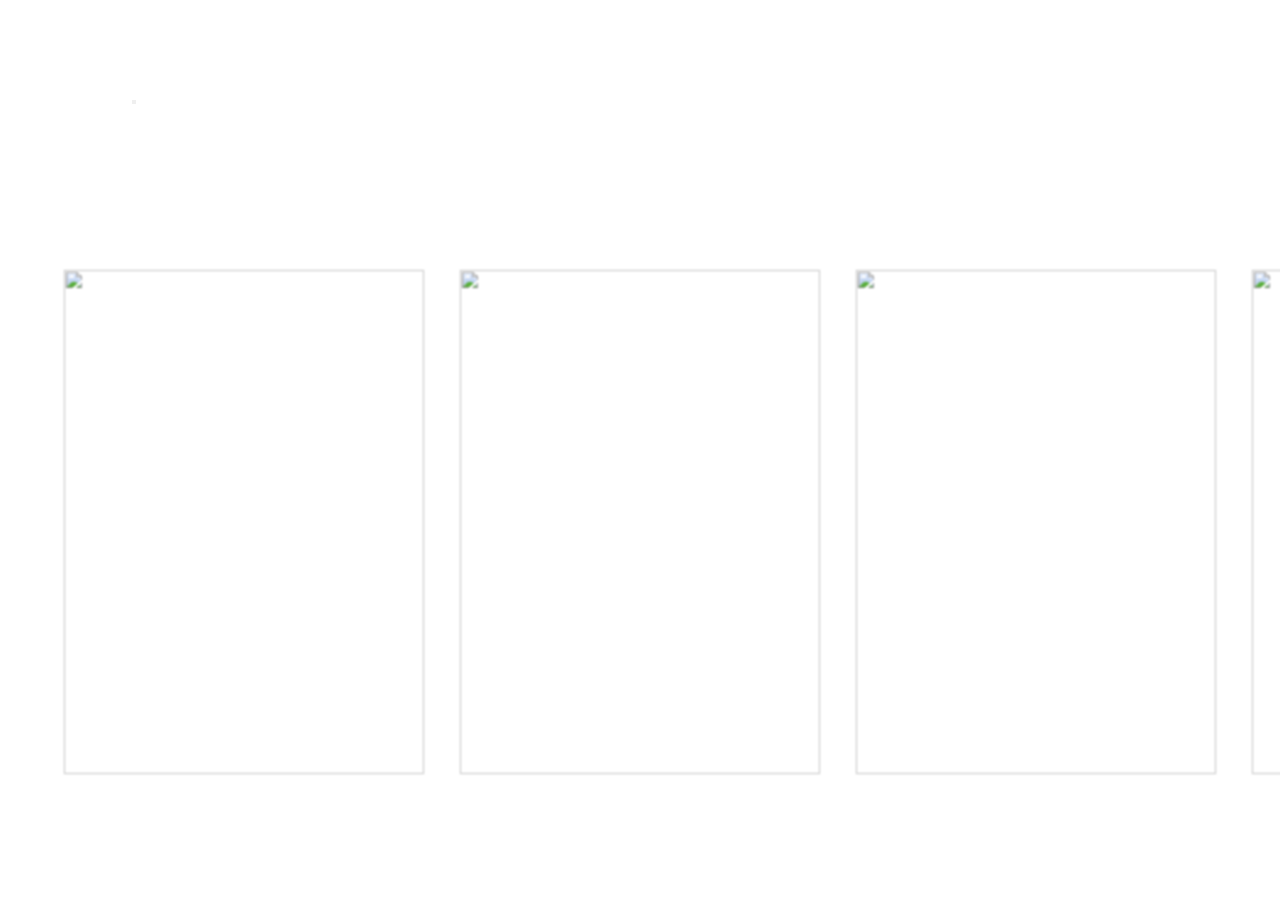
==== index.html @ 1c9f241d "photos-unblurred-when hovered" ====
<!DOCTYPE html>
<html lang="en">
<head>
    <meta charset="UTF-8">
    <meta name="viewport" content="width=device-width, initial-scale=1.0">
    <link rel="stylesheet" href="styles/styles.css">
    <link href="https://cdn.jsdelivr.net/npm/bootstrap@5.3.2/dist/css/bootstrap.min.css" rel="stylesheet" integrity="sha384-T3c6CoIi6uLrA9TneNEoa7RxnatzjcDSCmG1MXxSR1GAsXEV/Dwwykc2MPK8M2HN" crossorigin="anonymous">
    <title>MyFolio</title>
</head>
<body class="bodyclass">

    <nav class="navbar navbar-expand-lg navbar-dark">
        <a href="index.html"><img class="navbar-brand logo-img" alt="img" src="images/book.png"></a>
        <button class="navbar-toggler" type="button" data-toggle="collapse" data-target="#navbarNav" aria-controls="#navbarNav" aria-expanded="false" aria-label="Toggle">
            <span class="navbar-toggler-icon"></span>
        </button>

        <div class="collapse navbar-collapse" id="navbarNav">
            <ul class="navbar-nav ms-auto">
                <li class="nav-item px-3 active">
                    <a class="nav-link" href="index.html">Home</a>
                </li>
                <li class="nav-item px-3">
                    <a class="nav-link" target="_blank" href="/public/others/about.html">About</a>
                </li>
                <li class="nav-item px-3">
                    <a class="nav-link" target="_blank" href="/public/others/skills.html">Skills</a>
                </li>
                <li class="nav-item px-3">
                    <a class="nav-link" target="_blank" href="/public/others/project.html">Projects</a>
                </li>
                <li class="nav-item px-3">
                    <a class="nav-link" target="_blank" href="/public/others/contact.html">Contact</a>
                </li>
            </ul>
        </div>
    
    </nav>



    <div class="main-page">
        <a href="public/others/about.html"><img class="about-pic" src="https://images.unsplash.com/reserve/LJIZlzHgQ7WPSh5KVTCB_Typewriter.jpg?q=80&w=2796&auto=format&fit=crop&ixlib=rb-4.0.3&ixid=M3wxMjA3fDB8MHxwaG90by1wYWdlfHx8fGVufDB8fHx8fA%3D%3D" alt=""></a>
        <a href="public/others/skills.html"><img class="skills-pic" src="https://images.unsplash.com/photo-1493612276216-ee3925520721?q=80&w=2864&auto=format&fit=crop&ixlib=rb-4.0.3&ixid=M3wxMjA3fDB8MHxwaG90by1wYWdlfHx8fGVufDB8fHx8fA%3D%3D" alt=""></a>           
        <a href="public/others/project.html"><img class="projects-pic" src="https://images.unsplash.com/photo-1527525443983-6e60c75fff46?q=80&w=3085&auto=format&fit=crop&ixlib=rb-4.0.3&ixid=M3wxMjA3fDB8MHxwaG90by1wYWdlfHx8fGVufDB8fHx8fA%3D%3D" alt=""></a>
        <a href="public/others/contact.html"><img class="contacts-pic" src="https://images.unsplash.com/photo-1523966211575-eb4a01e7dd51?q=80&w=2810&auto=format&fit=crop&ixlib=rb-4.0.3&ixid=M3wxMjA3fDB8MHxwaG90by1wYWdlfHx8fGVufDB8fHx8fA%3D%3D" alt=""></a>
    </div>


    <div class="video-back">
        <video autoplay loop muted plays-inline>
            <source src="images/background.mp4" type="video/mp4"> 
        </video>

    </div>

    <script src="https://cdn.jsdelivr.net/npm/@popperjs/core@2.11.8/dist/umd/popper.min.js" integrity="sha384-I7E8VVD/ismYTF4hNIPjVp/Zjvgyol6VFvRkX/vR+Vc4jQkC+hVqc2pM8ODewa9r" crossorigin="anonymous"></script>
    <script src="https://cdn.jsdelivr.net/npm/bootstrap@5.3.2/dist/js/bootstrap.min.js" integrity="sha384-BBtl+eGJRgqQAUMxJ7pMwbEyER4l1g+O15P+16Ep7Q9Q+zqX6gSbd85u4mG4QzX+" crossorigin="anonymous"></script>
    <script src="public/index.js"></script>
</body>
</html>
---- styles/styles.css ----
.bodyclass {
    height: 100vh;
    width: 100vw;
    margin: 0rem;
    overflow: hidden;
}

.video-back {
    position: absolute;
    right: 0;
    bottom: 0;
    z-index: -1;
    height: 110%;
    width: 120%;

}


* {
    font-family: Berlin Sans FB;
    margin: 0;
    padding: 0;
}

:hover.navbar-brand{
    color: rgb(173, 170, 168) !important;
}

:hover.nav-link{
    color: rgb(173, 170, 168) !important;
}

.navbar-brand {
    padding-left: 2%;
    color: white !important;
}

:hover.logo-img{
    cursor: grab;
}

.logo-img {
    max-width: 8%;
    color: white !important;

}

.nav-link {
    font-size: 1.1vw !important;
    font-family: Berlin Sans FB;
    color: white !important;
    margin: 0;
    padding-right: 2%;
}


.about-pic {
    width: 40vmin;
    height: 56vmin;
    object-fit: cover;
    object-position: center;
    transition: 0.6s ease;
    cursor: pointer;
    filter: blur(1.25px);

}

.skills-pic {
    width: 40vmin;
    height: 56vmin;
    object-fit: cover;
    object-position: center;
    transition: 0.6s ease;
    cursor: pointer;
    filter: blur(1.25px);

}

.projects-pic {
    width: 40vmin;
    height: 56vmin;
    object-fit: cover;
    object-position: center;
    transition: 0.6s ease;
    cursor: pointer;
    filter: blur(1.25px);

}

.contacts-pic {
    width: 40vmin;
    height: 56vmin;
    object-fit: cover;
    object-position: center;
    transition: 0.6s ease;
    cursor: pointer;
    filter: blur(1.25px);

}

.main-page{
    display: flex;
    gap: 4vmin;
    position: absolute;
    left: 5%;
    top: 30%;

}

:hover.about-pic {
    transform: scale(1.2);
    filter: blur(0);
}

:hover.skills-pic {
    transform: scale(1.2);
    filter: blur(0);
}

:hover.projects-pic {
    transform: scale(1.2);
    filter: blur(0);
}

:hover.contacts-pic {
    transform: scale(1.2);
    filter: blur(0);
}
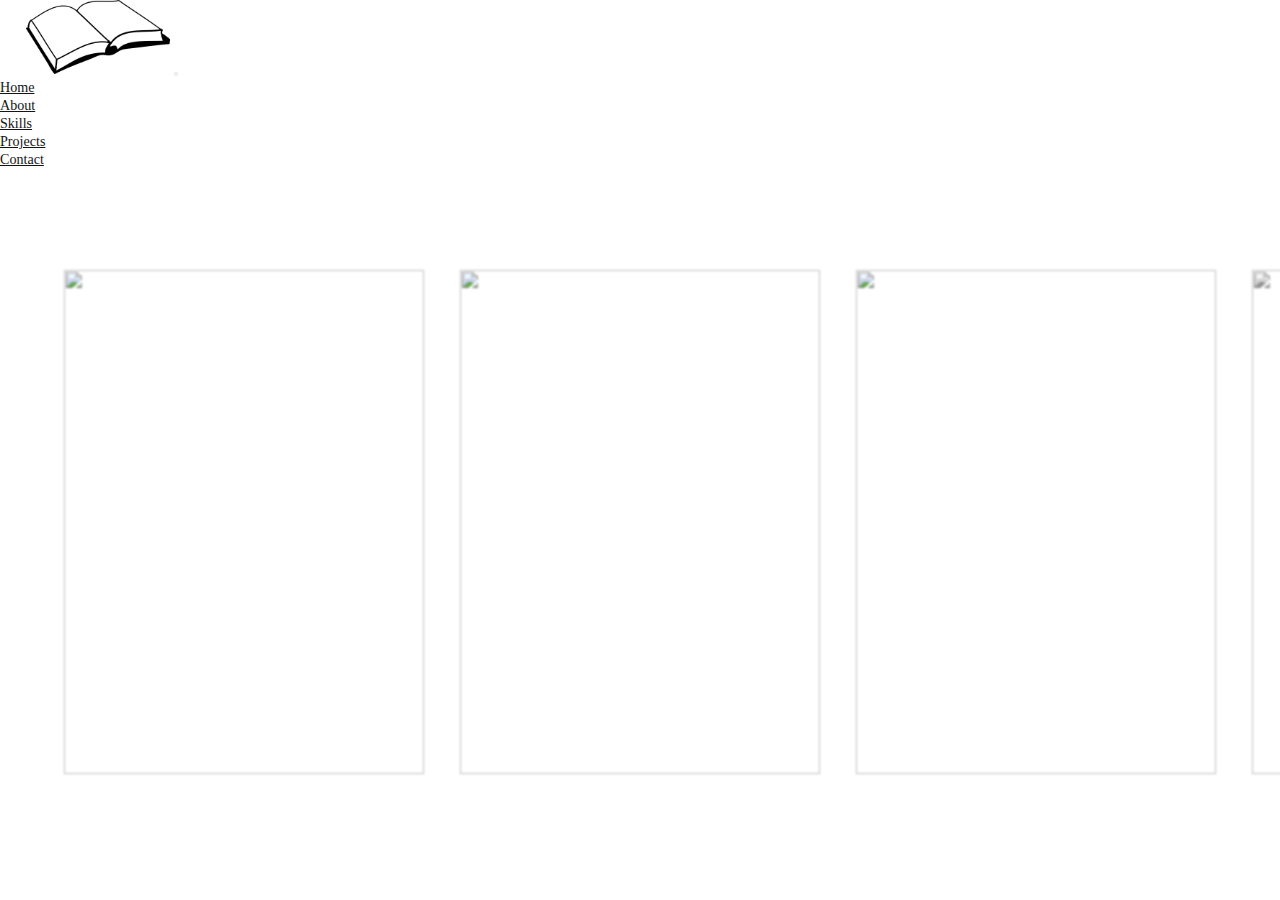
==== commit 48c23843: "background-video-changed" ====
--- a/index.html
+++ b/index.html
@@ -38,9 +38,8 @@
     </nav>
 
 
-
     <div class="main-page">
-        <a href="public/others/about.html"><img class="about-pic" src="https://images.unsplash.com/reserve/LJIZlzHgQ7WPSh5KVTCB_Typewriter.jpg?q=80&w=2796&auto=format&fit=crop&ixlib=rb-4.0.3&ixid=M3wxMjA3fDB8MHxwaG90by1wYWdlfHx8fGVufDB8fHx8fA%3D%3D" alt=""></a>
+        <a href="public/others/about.html"><img class="about-pic" src="https://images.unsplash.com/reserve/LJIZlzHgQ7WPSh5KVTCB_Typewriter.jpg?q=80&w=2796&auto=format&fit=crop&ixlib=rb-4.0.3&ixid=M3wxMjA3fDB8MHxwaG90by1wYWdlfHx8fGVufDB8fHx8fA%3D%3D" alt=""></a> 
         <a href="public/others/skills.html"><img class="skills-pic" src="https://images.unsplash.com/photo-1493612276216-ee3925520721?q=80&w=2864&auto=format&fit=crop&ixlib=rb-4.0.3&ixid=M3wxMjA3fDB8MHxwaG90by1wYWdlfHx8fGVufDB8fHx8fA%3D%3D" alt=""></a>           
         <a href="public/others/project.html"><img class="projects-pic" src="https://images.unsplash.com/photo-1527525443983-6e60c75fff46?q=80&w=3085&auto=format&fit=crop&ixlib=rb-4.0.3&ixid=M3wxMjA3fDB8MHxwaG90by1wYWdlfHx8fGVufDB8fHx8fA%3D%3D" alt=""></a>
         <a href="public/others/contact.html"><img class="contacts-pic" src="https://images.unsplash.com/photo-1523966211575-eb4a01e7dd51?q=80&w=2810&auto=format&fit=crop&ixlib=rb-4.0.3&ixid=M3wxMjA3fDB8MHxwaG90by1wYWdlfHx8fGVufDB8fHx8fA%3D%3D" alt=""></a>
--- a/styles/styles.css
+++ b/styles/styles.css
@@ -27,7 +27,7 @@
 }
 
 :hover.nav-link{
-    color: rgb(173, 170, 168) !important;
+    color: white !important;
 }
 
 .navbar-brand {
@@ -36,11 +36,14 @@
 }
 
 :hover.logo-img{
+    max-width: 11.3%;
     cursor: grab;
 }
 
 .logo-img {
-    max-width: 8%;
+    padding: top 10px;;
+    transition: 0.2s;
+    max-width: 11%;
     color: white !important;
 
 }
@@ -48,7 +51,7 @@
 .nav-link {
     font-size: 1.1vw !important;
     font-family: Berlin Sans FB;
-    color: white !important;
+    color: rgb(20, 20, 20) !important;
     margin: 0;
     padding-right: 2%;
 }
@@ -61,7 +64,7 @@
     object-position: center;
     transition: 0.6s ease;
     cursor: pointer;
-    filter: blur(1.25px);
+    filter: blur(1.25px) grayscale(30%);
 
 }
 
@@ -72,7 +75,7 @@
     object-position: center;
     transition: 0.6s ease;
     cursor: pointer;
-    filter: blur(1.25px);
+    filter: blur(1.25px) grayscale(30%);
 
 }
 
@@ -83,7 +86,7 @@
     object-position: center;
     transition: 0.6s ease;
     cursor: pointer;
-    filter: blur(1.25px);
+    filter: blur(1.25px) grayscale(30%);
 
 }
 
@@ -94,7 +97,7 @@
     object-position: center;
     transition: 0.6s ease;
     cursor: pointer;
-    filter: blur(1.25px);
+    filter: blur(1.25px) grayscale(100%);
 
 }
 
@@ -127,3 +130,15 @@
     filter: blur(0);
 }
 
+.abcontent {
+    position: absolute;
+    top: 50%;
+    left: 50%;
+    transform: translate(-50%, -50%);
+    opacity: 0;
+    background-color: rgba(0, 0, 0, 0.7);
+    color: white;
+    padding: 10px 20px;
+    transition: opacity 0.3s ease;
+
+}
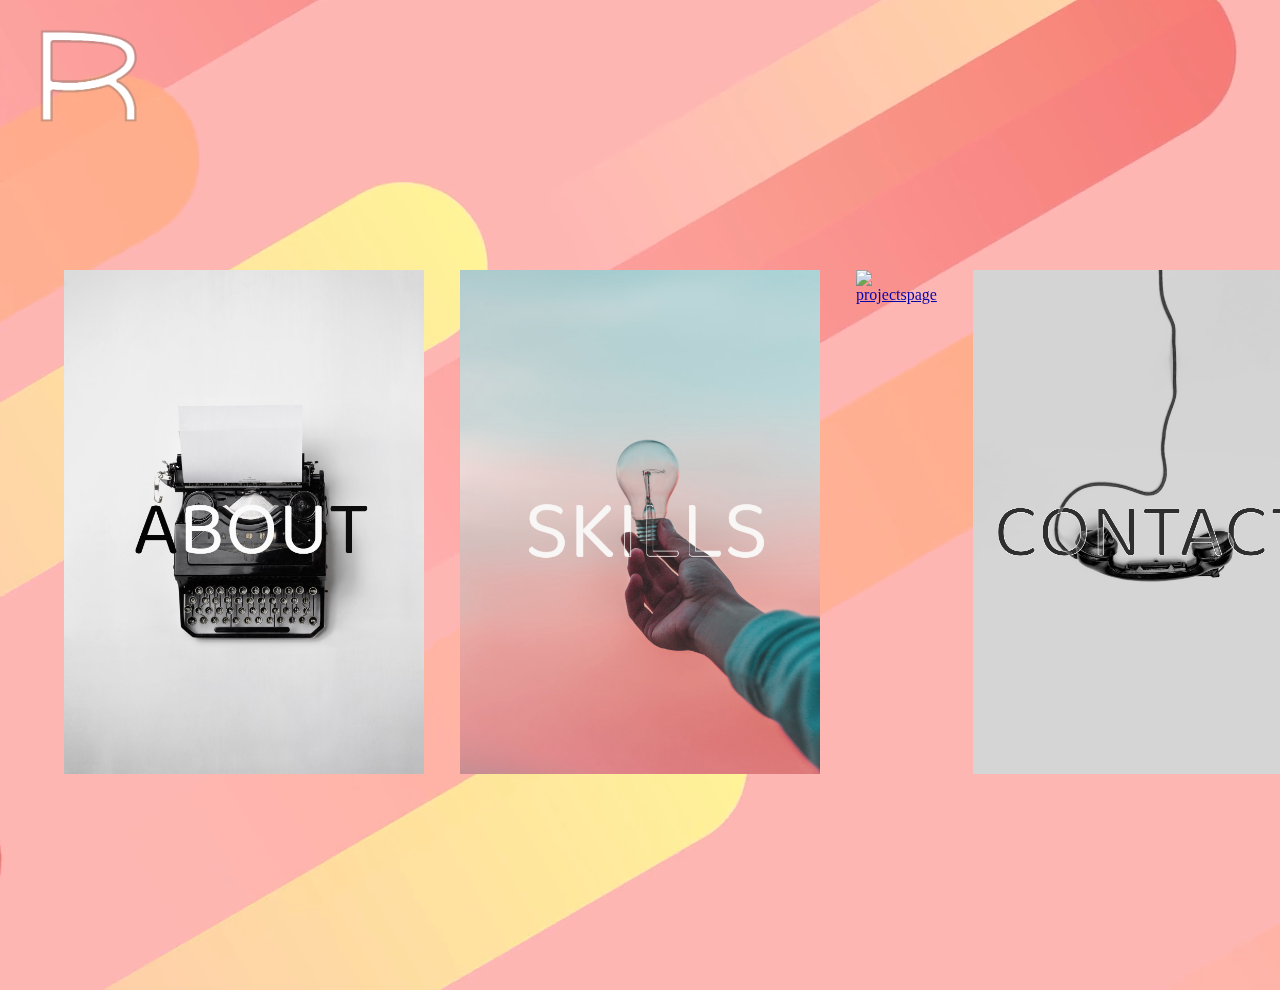
==== commit ac8805b8: "completed-home-page" ====
--- a/index.html
+++ b/index.html
@@ -3,46 +3,23 @@
 <head>
     <meta charset="UTF-8">
     <meta name="viewport" content="width=device-width, initial-scale=1.0">
-    <link rel="stylesheet" href="styles/styles.css">
+    <link rel="stylesheet" href="public/styles/styles.css">
     <link href="https://cdn.jsdelivr.net/npm/bootstrap@5.3.2/dist/css/bootstrap.min.css" rel="stylesheet" integrity="sha384-T3c6CoIi6uLrA9TneNEoa7RxnatzjcDSCmG1MXxSR1GAsXEV/Dwwykc2MPK8M2HN" crossorigin="anonymous">
+    <link rel="icon" type="image/x-icon" href="images/logo.png">
     <title>MyFolio</title>
 </head>
 <body class="bodyclass">
-
-    <nav class="navbar navbar-expand-lg navbar-dark">
-        <a href="index.html"><img class="navbar-brand logo-img" alt="img" src="images/book.png"></a>
-        <button class="navbar-toggler" type="button" data-toggle="collapse" data-target="#navbarNav" aria-controls="#navbarNav" aria-expanded="false" aria-label="Toggle">
-            <span class="navbar-toggler-icon"></span>
-        </button>
-
-        <div class="collapse navbar-collapse" id="navbarNav">
-            <ul class="navbar-nav ms-auto">
-                <li class="nav-item px-3 active">
-                    <a class="nav-link" href="index.html">Home</a>
-                </li>
-                <li class="nav-item px-3">
-                    <a class="nav-link" target="_blank" href="/public/others/about.html">About</a>
-                </li>
-                <li class="nav-item px-3">
-                    <a class="nav-link" target="_blank" href="/public/others/skills.html">Skills</a>
-                </li>
-                <li class="nav-item px-3">
-                    <a class="nav-link" target="_blank" href="/public/others/project.html">Projects</a>
-                </li>
-                <li class="nav-item px-3">
-                    <a class="nav-link" target="_blank" href="/public/others/contact.html">Contact</a>
-                </li>
-            </ul>
-        </div>
-    
-    </nav>
+    <body class="bodyclass-about">
+        <nav class="navbar navbar-expand-lg navbar-dark">
+            <a href="index.html"><img class="logomain" src="images/logo.png" alt="logo"></a>
+        </nav>
 
 
     <div class="main-page">
-        <a href="public/others/about.html"><img class="about-pic" src="https://images.unsplash.com/reserve/LJIZlzHgQ7WPSh5KVTCB_Typewriter.jpg?q=80&w=2796&auto=format&fit=crop&ixlib=rb-4.0.3&ixid=M3wxMjA3fDB8MHxwaG90by1wYWdlfHx8fGVufDB8fHx8fA%3D%3D" alt=""></a> 
-        <a href="public/others/skills.html"><img class="skills-pic" src="https://images.unsplash.com/photo-1493612276216-ee3925520721?q=80&w=2864&auto=format&fit=crop&ixlib=rb-4.0.3&ixid=M3wxMjA3fDB8MHxwaG90by1wYWdlfHx8fGVufDB8fHx8fA%3D%3D" alt=""></a>           
-        <a href="public/others/project.html"><img class="projects-pic" src="https://images.unsplash.com/photo-1527525443983-6e60c75fff46?q=80&w=3085&auto=format&fit=crop&ixlib=rb-4.0.3&ixid=M3wxMjA3fDB8MHxwaG90by1wYWdlfHx8fGVufDB8fHx8fA%3D%3D" alt=""></a>
-        <a href="public/others/contact.html"><img class="contacts-pic" src="https://images.unsplash.com/photo-1523966211575-eb4a01e7dd51?q=80&w=2810&auto=format&fit=crop&ixlib=rb-4.0.3&ixid=M3wxMjA3fDB8MHxwaG90by1wYWdlfHx8fGVufDB8fHx8fA%3D%3D" alt=""></a>
+        <a href="/about.html" target="_blank"><img class="about-pic" src="images/about.png" alt="aboutpage"></a> 
+        <a href="/skills.html" target="_blank"><img class="skills-pic" src="images/skills.png" alt="skillspage"></a>           
+        <a href="/project.html" target="_blank"><img class="projects-pic" src="images/projects.png" alt="projectspage"></a>
+        <a href="/contact.html" target="_blank"><img class="contacts-pic" src="images/contact.png" alt="contactspage"></a>
     </div>
 
 
--- a/public/styles/styles.css
+++ b/public/styles/styles.css
@@ -0,0 +1,166 @@
+.bodyclass {
+    height: 100vh;
+    width: 100vw;
+    margin: 0rem;
+    overflow: hidden;
+}
+
+.video-back {
+    position: absolute;
+    right: 0;
+    bottom: 0;
+    z-index: -1;
+    height: 110%;
+    width: 120%;
+    animation: 1s ease-out 0s 1 slideInLeft;
+}
+
+
+* {
+    font-family: Berlin Sans FB;
+    margin: 0;
+    padding: 0;
+}
+
+:hover.navbar-brand{
+    color: rgb(173, 170, 168) !important;
+}
+
+:hover.nav-link{
+    color: white !important;
+}
+
+.navbar-brand {
+    padding-left: 2%;
+    color: white !important;
+}
+
+:hover.logo-img{
+    max-width: 11.3%;
+    cursor: grab;
+}
+
+.logo-img {
+    padding: top 10px;;
+    transition: 0.2s;
+    max-width: 11%;
+    color: white !important;
+
+}
+
+.nav-link {
+    font-size: 1.1vw !important;
+    font-family: Berlin Sans FB;
+    color: rgb(20, 20, 20) !important;
+    margin: 0;
+    padding-right: 2%;
+}
+
+
+.about-pic {
+    width: 40vmin;
+    height: 56vmin;
+    object-fit: cover;
+    object-position: center;
+    transition: 0.6s ease;
+    cursor: pointer;
+    filter: blur(0.7px) grayscale(50%);
+
+}
+
+.skills-pic {
+    width: 40vmin;
+    height: 56vmin;
+    object-fit: cover;
+    object-position: center;
+    transition: 0.6s ease;
+    cursor: pointer;
+    filter: blur(0.7px) grayscale(30%);
+
+}
+
+.projects-pic {
+    width: 40vmin;
+    height: 56vmin;
+    object-fit: cover;
+    object-position: center;
+    transition: 0.6s ease;
+    cursor: pointer;
+    filter: blur(0.7px) grayscale(30%);
+
+}
+
+.contacts-pic {
+    width: 40vmin;
+    height: 56vmin;
+    object-fit: cover;
+    object-position: center;
+    transition: 0.6s ease;
+    cursor: pointer;
+    filter: blur(0.7px) grayscale(100%);
+
+}
+
+.main-page{
+    display: flex;
+    gap: 4vmin;
+    position: absolute;
+    left: 5%;
+    top: 30%;
+
+}
+
+:hover.about-pic {
+    transform: scale(1.2);
+    filter: blur(0);
+}
+
+:hover.skills-pic {
+    transform: scale(1.2);
+    filter: blur(0);
+}
+
+:hover.projects-pic {
+    transform: scale(1.2);
+    filter: blur(0);
+}
+
+:hover.contacts-pic {
+    transform: scale(1.2);
+    filter: blur(0);
+}
+
+
+.bodyclass-about {
+    height: 100vh;
+    width: 100vw;
+    margin: 0rem;
+    overflow: hidden;
+    animation: 1s ease-out 0s 1 slideInLeft;
+
+}
+@keyframes slideInLeft {
+    0% {
+      transform: translateX(-100%);
+    }
+    100% {
+      transform: translateX(0);
+    }
+  }
+
+.brand-text {
+    color: #6B240C !important;
+    text-decoration: none !important;
+    size: 4vw !important;
+    padding-left: 2%;
+}
+
+.logomain {
+    padding-left: 10px !important;
+    transition: 0.2s;
+    max-width: 10%;
+}
+
+:hover.logomain {
+    max-width: 12%;
+}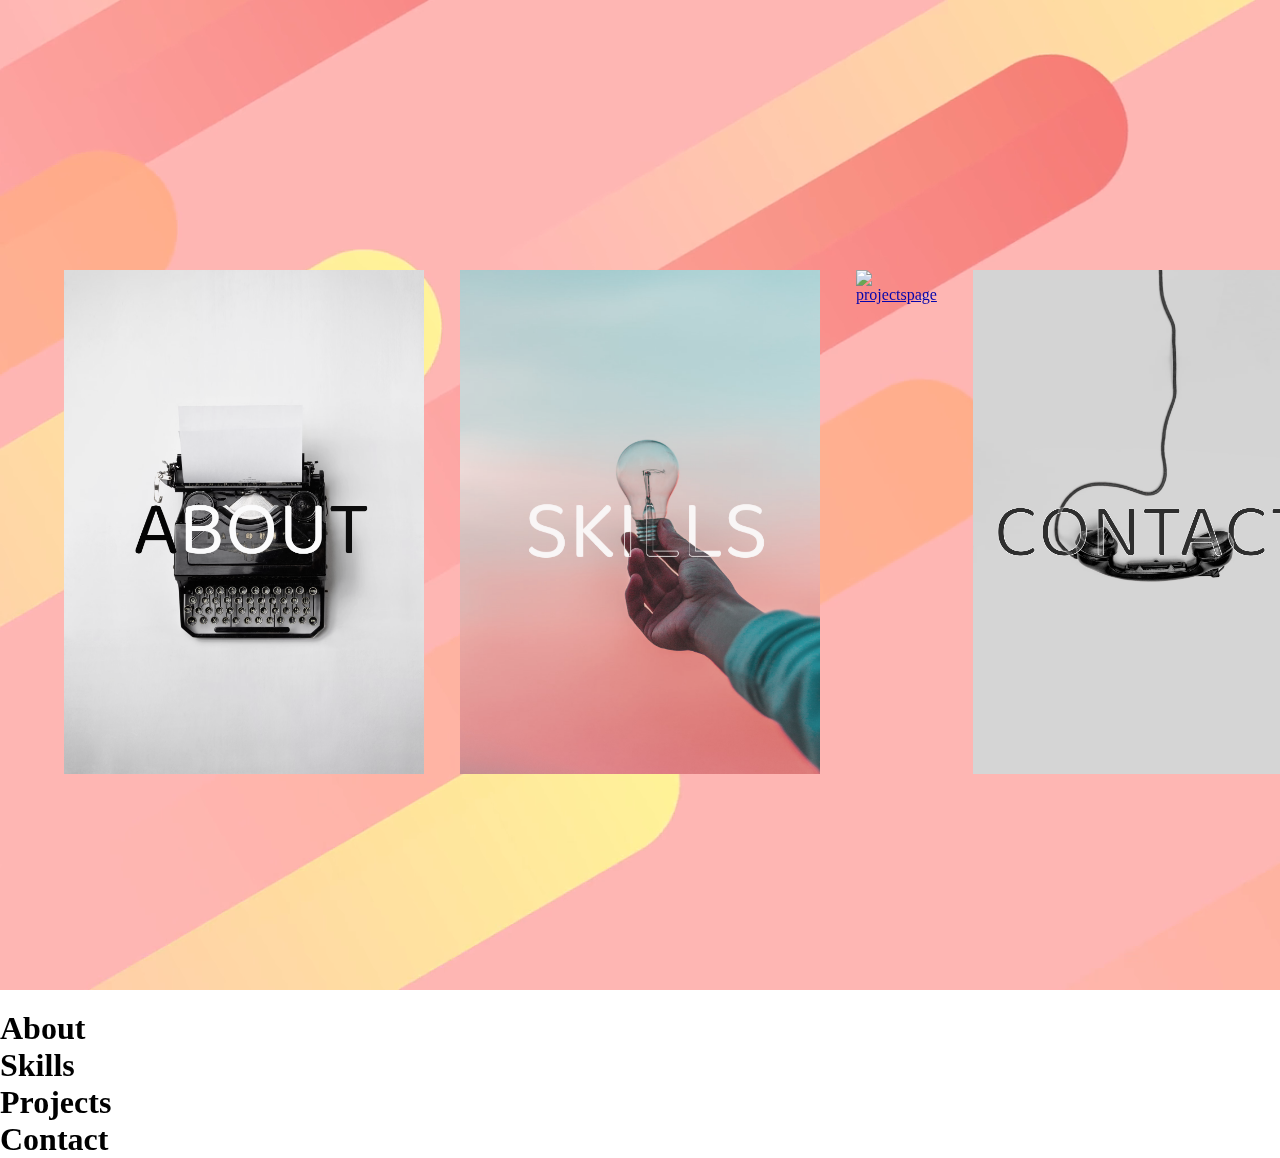
==== commit 10d989ad: "made_initial_page_mobile_friendly" ====
--- a/index.html
+++ b/index.html
@@ -6,28 +6,43 @@
     <link rel="stylesheet" href="public/styles/styles.css">
     <link href="https://cdn.jsdelivr.net/npm/bootstrap@5.3.2/dist/css/bootstrap.min.css" rel="stylesheet" integrity="sha384-T3c6CoIi6uLrA9TneNEoa7RxnatzjcDSCmG1MXxSR1GAsXEV/Dwwykc2MPK8M2HN" crossorigin="anonymous">
     <link rel="icon" type="image/x-icon" href="images/logo.png">
-    <title>MyFolio</title>
+    <title>Raghav Nimbalkar</title>
 </head>
 <body class="bodyclass">
-    <body class="bodyclass-about">
-        <nav class="navbar navbar-expand-lg navbar-dark">
-            <a href="index.html"><img class="logomain" src="images/logo.png" alt="logo"></a>
-        </nav>
-
 
     <div class="main-page">
-        <a href="/about.html" target="_blank"><img class="about-pic" src="images/about.png" alt="aboutpage"></a> 
-        <a href="/skills.html" target="_blank"><img class="skills-pic" src="images/skills.png" alt="skillspage"></a>           
-        <a href="/project.html" target="_blank"><img class="projects-pic" src="images/projects.png" alt="projectspage"></a>
-        <a href="/contact.html" target="_blank"><img class="contacts-pic" src="images/contact.png" alt="contactspage"></a>
+        <div class="scroll-container">
+            <a href="#about-scroll"><img class="about-pic" src="images/about.png" alt="aboutpage"></a> 
+            <a href="#skills-scroll"><img class="skills-pic" src="images/skills.png" alt="skillspage"></a>           
+            <a href="#projects-scroll"><img class="projects-pic" src="images/projects.png" alt="projectspage"></a>
+            <a href="#contact-scroll"><img class="contacts-pic" src="images/contact.png" alt="contactspage"></a>
+        </div>
     </div>
 
 
     <div class="video-back">
-        <video autoplay loop muted plays-inline>
+        <video autoplay loop muted plays-inline class="playback">
             <source src="images/background.mp4" type="video/mp4"> 
         </video>
 
+    </div>
+    <div id="about-scroll" class="ABOUT-PAGE">
+        <h1>About</h1>
+    </div>
+
+
+    <div id="skills-scroll" class="SKILLS-PAGE">
+        <h1>Skills</h1>
+    </div>
+
+
+    <div id="projects-scroll" class="PROJECTS-PAGE">
+        <h1>Projects</h1>
+    </div>
+
+
+    <div id="contact-scroll" class="CONTACT-PAGE">
+        <h1>Contact</h1>
     </div>
 
     <script src="https://cdn.jsdelivr.net/npm/@popperjs/core@2.11.8/dist/umd/popper.min.js" integrity="sha384-I7E8VVD/ismYTF4hNIPjVp/Zjvgyol6VFvRkX/vR+Vc4jQkC+hVqc2pM8ODewa9r" crossorigin="anonymous"></script>
--- a/public/styles/styles.css
+++ b/public/styles/styles.css
@@ -2,37 +2,67 @@
     height: 100vh;
     width: 100vw;
     margin: 0rem;
-    overflow: hidden;
-}
-
-.video-back {
-    position: absolute;
-    right: 0;
-    bottom: 0;
-    z-index: -1;
-    height: 110%;
-    width: 120%;
+    overflow: scroll;
     animation: 1s ease-out 0s 1 slideInLeft;
 }
 
+.navbar {
+    position: relative;
+    z-index: -3;
+
+}
+.video-back {
+    position: relative;
+    top: 0;
+    left: 0;
+    right: 0;
+    z-index: -1;
+    height: 110%;
+    width: 100%;
+    overflow: hidden;
+    object-fit: cover;
+    animation: 1s ease-out 0s 1 slideInLeft;
+}
+
+.playback {
+
+    width: 100%;
+    height: 100%;
+    object-fit: cover;
+
+}
+
+.scroll-container {
+    /* Ensure it's wide enough to contain all elements in a row */
+    display: flex;
+    gap: 4vmin;
+    position: relative;
+    top: 20%;
+}
+
+@media (max-width: 767px) {
+    .scroll-container {
+        display: inline-block; /* Change the display property for mobile screens */
+        white-space: normal; /* Allow elements to wrap */
+        overflow-x: hidden; /* Hide horizontal scrollbar */
+    }
+
+    /* Adjust individual element styles for smaller mobile screens */
+    .about-pic,
+    .skills-pic,
+    .projects-pic,
+    .contacts-pic {
+        display: inline-block; /* Change the display property for mobile screens */
+        width: 100%; /* Make elements occupy full width */
+        /* Additional styles as needed */
+    }
+
+}
 
 * {
     font-family: Berlin Sans FB;
     margin: 0;
     padding: 0;
-}
-
-:hover.navbar-brand{
-    color: rgb(173, 170, 168) !important;
-}
-
-:hover.nav-link{
-    color: white !important;
-}
-
-.navbar-brand {
-    padding-left: 2%;
-    color: white !important;
 }
 
 :hover.logo-img{
@@ -44,18 +74,8 @@
     padding: top 10px;;
     transition: 0.2s;
     max-width: 11%;
-    color: white !important;
 
 }
-
-.nav-link {
-    font-size: 1.1vw !important;
-    font-family: Berlin Sans FB;
-    color: rgb(20, 20, 20) !important;
-    margin: 0;
-    padding-right: 2%;
-}
-
 
 .about-pic {
     width: 40vmin;
@@ -102,9 +122,10 @@
 }
 
 .main-page{
-    display: flex;
+    display: inline-flexbox;
     gap: 4vmin;
     position: absolute;
+    right: 5%;
     left: 5%;
     top: 30%;
 
@@ -135,10 +156,10 @@
     height: 100vh;
     width: 100vw;
     margin: 0rem;
-    overflow: hidden;
+    overflow: scroll;
     animation: 1s ease-out 0s 1 slideInLeft;
+}
 
-}
 @keyframes slideInLeft {
     0% {
       transform: translateX(-100%);
@@ -163,4 +184,10 @@
 
 :hover.logomain {
     max-width: 12%;
+}
+
+.ABOUT-PAGE {
+    clear: both; /* Clears elements above and displays this on a new line */
+    margin-top: 20px; /* Adjust as needed for spacing */
+    
 }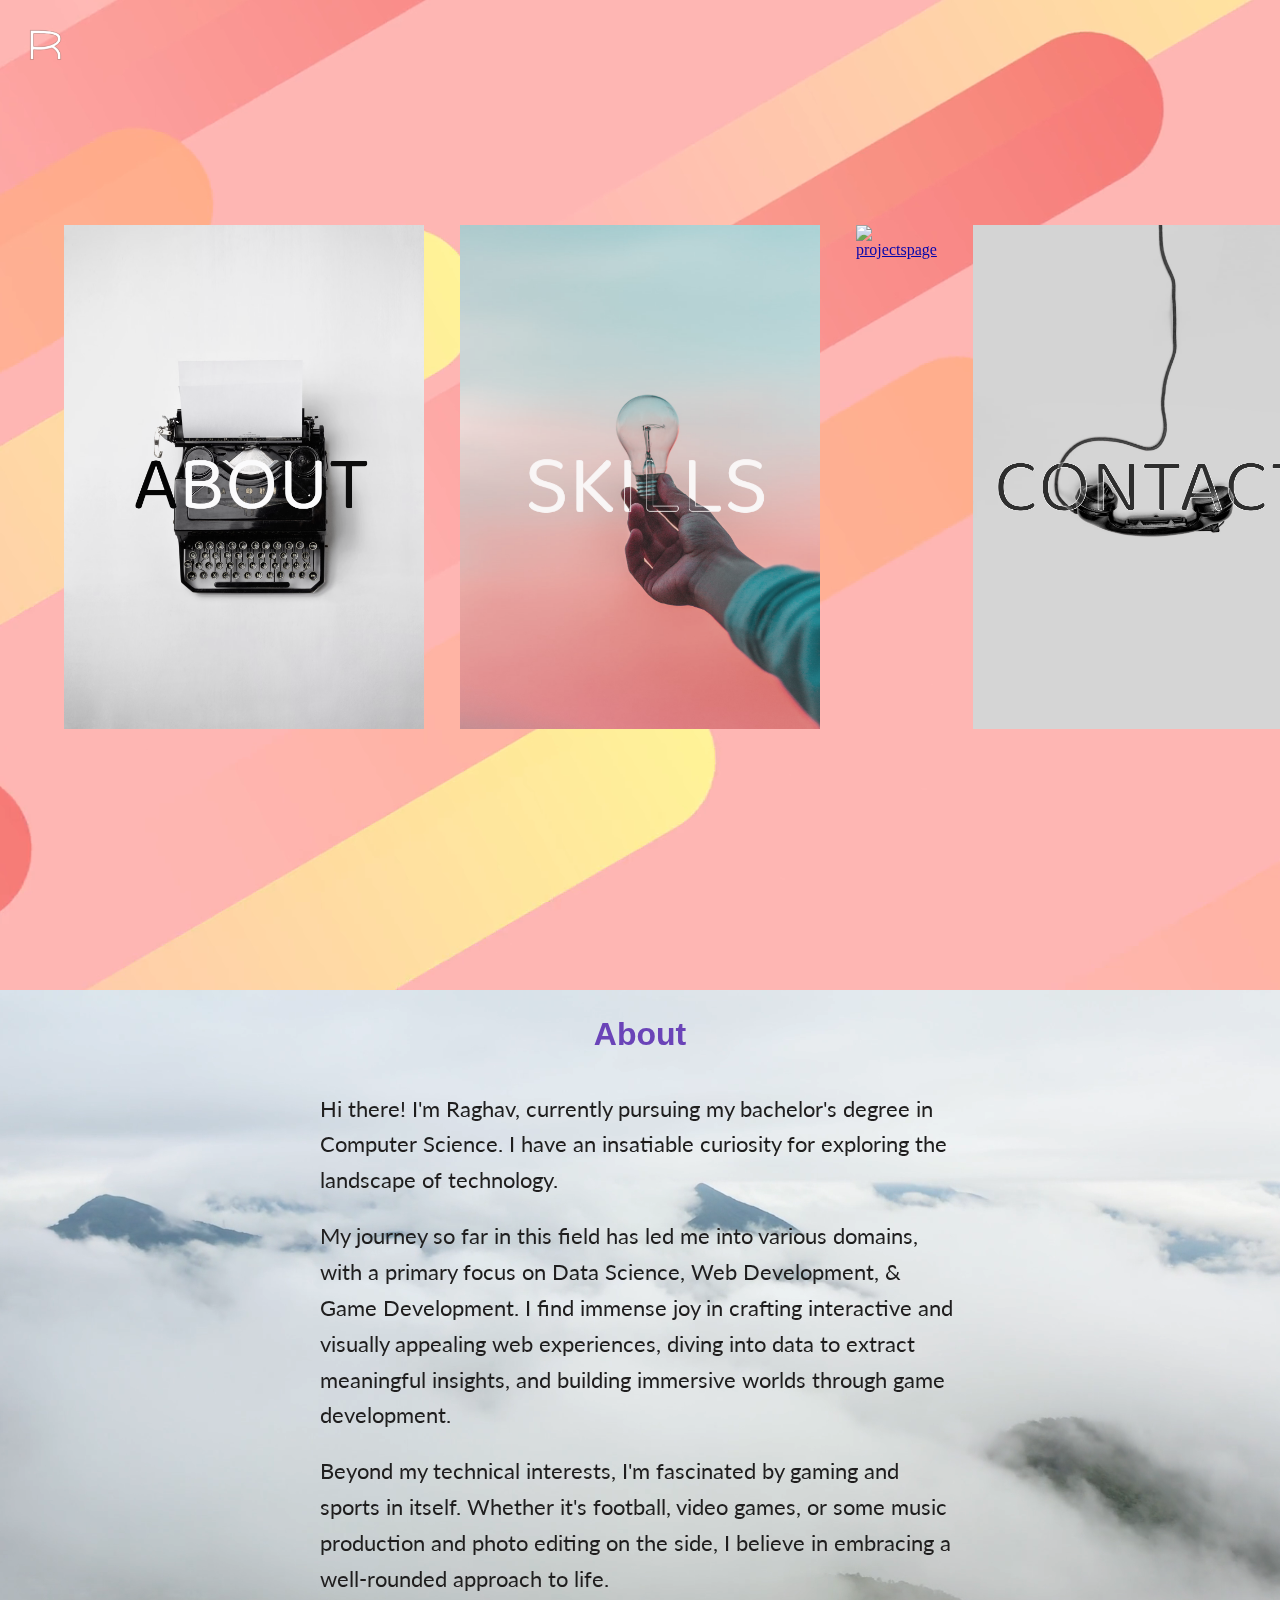
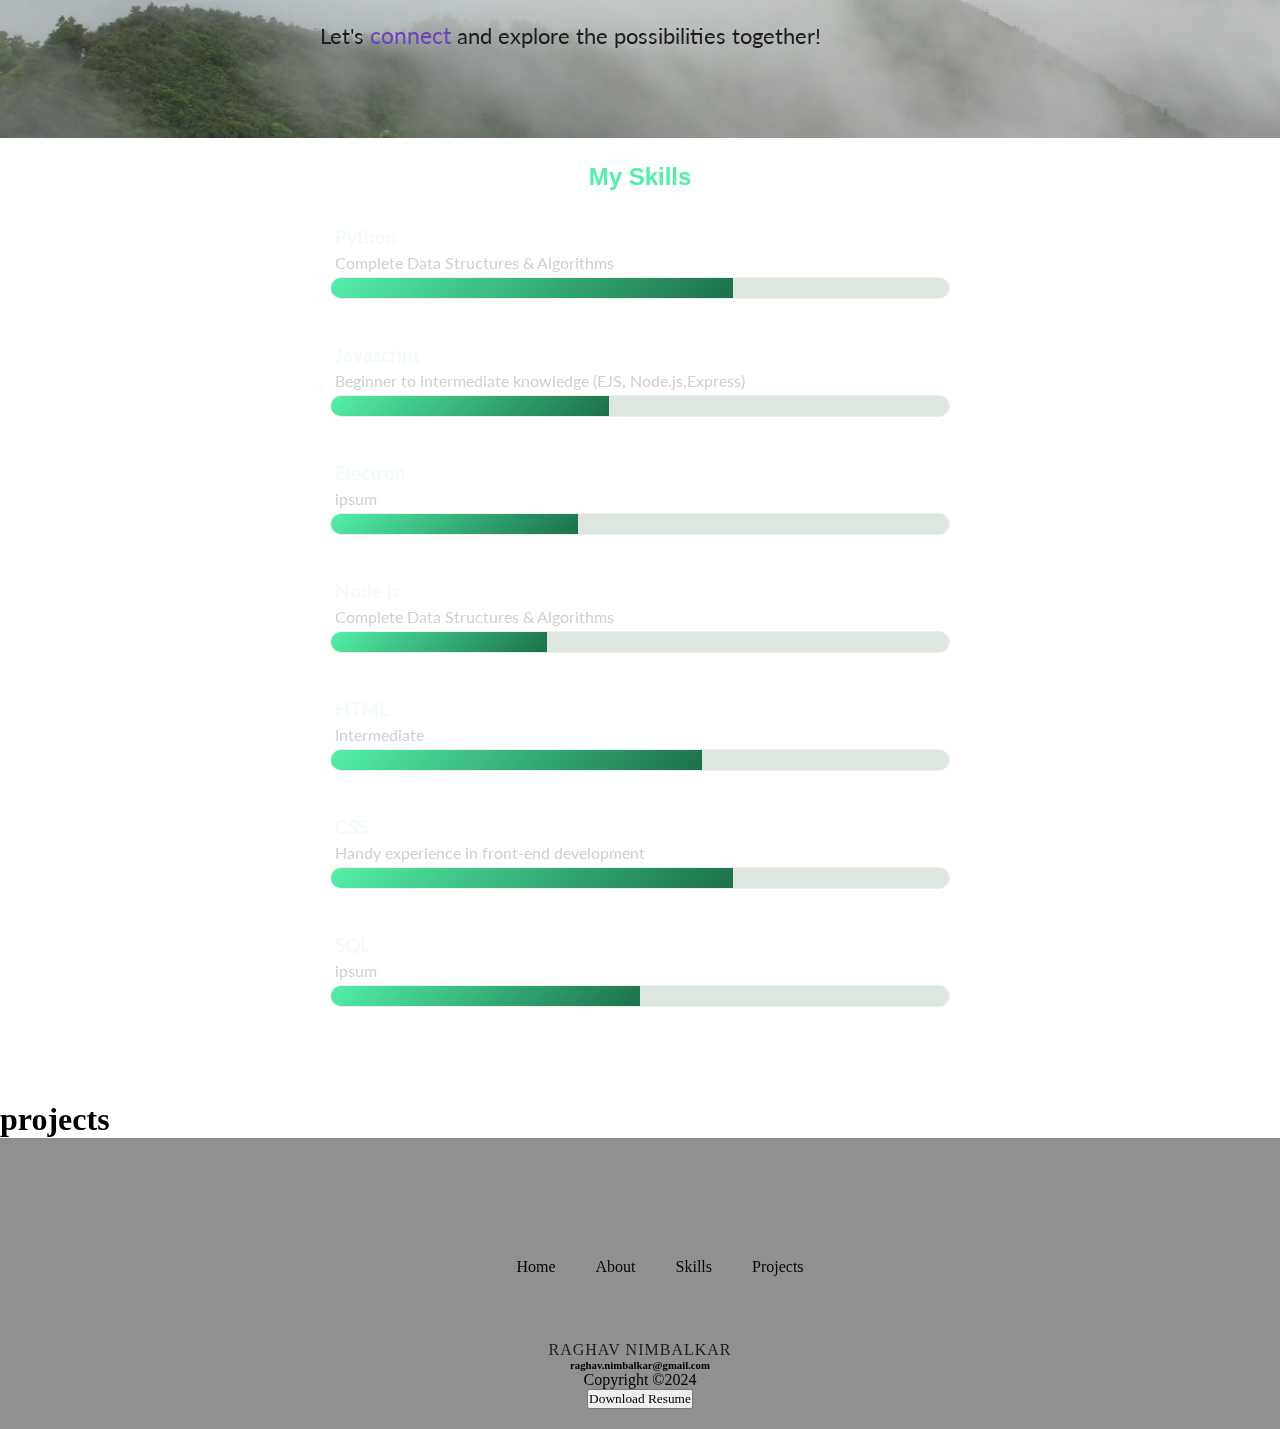
==== commit f35bf71c: "completed all sections except projects" ====
--- a/index.html
+++ b/index.html
@@ -3,12 +3,27 @@
 <head>
     <meta charset="UTF-8">
     <meta name="viewport" content="width=device-width, initial-scale=1.0">
+    <link rel="preconnect" href="https://fonts.googleapis.com">
+    <link rel="preconnect" href="https://fonts.gstatic.com" crossorigin>
+    <link href="https://fonts.googleapis.com/css2?family=Amatic+SC&family=Kalam&family=Lato&family=Montserrat&family=Nunito+Sans&family=Open+Sans:wght@300&family=Raleway&family=Ubuntu&display=swap" rel="stylesheet">
     <link rel="stylesheet" href="public/styles/styles.css">
     <link href="https://cdn.jsdelivr.net/npm/bootstrap@5.3.2/dist/css/bootstrap.min.css" rel="stylesheet" integrity="sha384-T3c6CoIi6uLrA9TneNEoa7RxnatzjcDSCmG1MXxSR1GAsXEV/Dwwykc2MPK8M2HN" crossorigin="anonymous">
     <link rel="icon" type="image/x-icon" href="images/logo.png">
+    <link rel="stylesheet" href="https://cdnjs.cloudflare.com/ajax/libs/font-awesome/6.5.1/css/all.min.css" integrity="sha512-DTOQO9RWCH3ppGqcWaEA1BIZOC6xxalwEsw9c2QQeAIftl+Vegovlnee1c9QX4TctnWMn13TZye+giMm8e2LwA==" crossorigin="anonymous" referrerpolicy="no-referrer" />
     <title>Raghav Nimbalkar</title>
 </head>
 <body class="bodyclass">
+
+    <div class="loader-wrapper">
+        <div class="loader"></div>
+    </div>
+
+
+    <h4 id="quick-home">    </h4>
+
+    <nav class="fixed-nav">
+        <a href="#quick-home"><img class="static-img" src="images/logo.png" alt="logo"></a>
+    </nav>
 
     <div class="main-page">
         <div class="scroll-container">
@@ -19,33 +34,119 @@
         </div>
     </div>
 
-
     <div class="video-back">
         <video autoplay loop muted plays-inline class="playback">
             <source src="images/background.mp4" type="video/mp4"> 
         </video>
 
     </div>
-    <div id="about-scroll" class="ABOUT-PAGE">
-        <h1>About</h1>
-    </div>
 
 
-    <div id="skills-scroll" class="SKILLS-PAGE">
-        <h1>Skills</h1>
-    </div>
+    <section class="about-section">
+        <div id="about-scroll" class="video-background">
+            <video autoplay muted loop id="video-bg">
+              <source  src="images/about-page.mp4" type="video/mp4">
+              <!-- Add additional source tags for different video formats -->
+              Your browser does not support the video tag.
+            </video>
+        </div>
+        <h2>About</h2>
+        <br>
+        <p>
+          Hi there! I'm Raghav, currently pursuing my bachelor's degree in Computer Science. I have an insatiable curiosity for exploring the landscape of technology.
+        </p>
+        <p>
+          My journey so far in this field has led me into various domains, with a primary focus on Data Science, Web Development, & Game Development. I find immense joy in crafting interactive and visually appealing web experiences, diving into data to extract meaningful insights, and building immersive worlds through game development.
+        </p>
+        <p>
+          Beyond my technical interests, I'm fascinated by gaming and sports in itself. Whether it's football, video games, or some music production and photo editing on the side, I believe in embracing a well-rounded approach to life.
+        </p>
+        <p>
+          Let's <a class='href-one' href="#contact-scroll">connect</a> and explore the possibilities together!
+        </p>
+      </section>
+      
+
+    <section class="skills-section">
+        <div class="video-background">
+            <video autoplay muted loop id="video-bg">
+              <source  src="images/skills-page.mp4" type="video/mp4">
+              <!-- Add additional source tags for different video formats -->
+              Your browser does not support the video tag.
+            </video>
+        </div>
+        <div id="skills-scroll" class="SKILLS-PAGE">
+            <h2 id="skills-scroll">My Skills</h2>
+            <li><h3>Python</h3>
+                <p>Complete Data Structures & Algorithms</p>
+                <span class="bar-skills"><span class="skill skill-1"></span></span>
+            </li>
+            <li><h3>Javascript</h3>
+                <p>Beginner to intermediate knowledge (EJS, Node.js,Express)</p>
+                <span class="bar-skills"><span class="skill skill-2"></span></span>
+            </li>
+            <li><h3>Electron</h3>
+                <p>ipsum</p>
+                <span class="bar-skills"><span class="skill skill-3"></span></span>
+            </li>
+            <li><h3>Node.js</h3>
+                <p>Complete Data Structures & Algorithms</p>
+                <span class="bar-skills"><span class="skill skill-4"></span></span>
+            </li>
+            <li><h3>HTML</h3>
+                <p>Intermediate</p>
+                <span class="bar-skills"><span class="skill skill-5"></span></span>
+            </li>
+            <li><h3>CSS</h3>
+                <p>Handy experience in front-end development</p>
+                <span class="bar-skills"><span class="skill skill-6"></span></span>
+            </li>
+            <li><h3>SQL</h3>
+                <p>ipsum</p>
+                <span class="bar-skills"><span class="skill skill-7"></span></span>
+            </li>
 
 
-    <div id="projects-scroll" class="PROJECTS-PAGE">
-        <h1>Projects</h1>
-    </div>
+    </section>
 
+    <section class="projects-section">
+        <h1>projects</h1>
 
-    <div id="contact-scroll" class="CONTACT-PAGE">
-        <h1>Contact</h1>
-    </div>
+    </section>
+    
+    
+
+    <footer id="contact-scroll">
+        <div class="footer-container">
+            <div class="link-icons">
+                <a href="https://github.com/raghavnimbalkar1" target="_blank"><i class="fa-brands fa-github"></i></a>
+                <a href="https://www.linkedin.com/in/raghavnimbalkar/" target="_blank"><i class="fa-brands fa-linkedin"></i></a>
+                <a href="https://twitter.com/raghavnimbalkar" target="_blank"><i class="fa-brands fa-square-x-twitter"></i></a>
+                <a href="https://vsco.co/raghxvvvv/gallery" target="_blank"><i class="fa-solid fa-camera-retro"></i></a>
+                <a href="https://leetcode.com/RaghavNimbalkar/" target="_blank"><i class="fa-solid fa-code"></i></a>
+            </div>
+            <div class="footer-nav">
+                <ul class="no-bullet">
+                    <li><a href="#quick-home">Home</a></li>
+                    <li><a href="#about-scroll">About</a></li>
+                    <li><a href="#skills-scroll">Skills</a></li>
+                    <li><a href="">Projects</a></li>
+                </ul>
+            </div>
+        </div>
+        <div class="footerbottom">
+
+            <span class="designer">Raghav Nimbalkar</span>
+            <h6>raghav.nimbalkar@gmail.com</h6>
+            <p>Copyright &copy;2024</p>
+            <a href="public/resume.pdf" download="resume.pdf">
+                <button type="button" class="btn btn-dark">Download Resume</button>
+            </a>
+        </div>
+    </footer>
 
     <script src="https://cdn.jsdelivr.net/npm/@popperjs/core@2.11.8/dist/umd/popper.min.js" integrity="sha384-I7E8VVD/ismYTF4hNIPjVp/Zjvgyol6VFvRkX/vR+Vc4jQkC+hVqc2pM8ODewa9r" crossorigin="anonymous"></script>
+
     <script src="https://cdn.jsdelivr.net/npm/bootstrap@5.3.2/dist/js/bootstrap.min.js" integrity="sha384-BBtl+eGJRgqQAUMxJ7pMwbEyER4l1g+O15P+16Ep7Q9Q+zqX6gSbd85u4mG4QzX+" crossorigin="anonymous"></script>
     <script src="public/index.js"></script>
 </body>
--- a/public/styles/styles.css
+++ b/public/styles/styles.css
@@ -2,7 +2,7 @@
     height: 100vh;
     width: 100vw;
     margin: 0rem;
-    overflow: scroll;
+    overflow: visible;
     animation: 1s ease-out 0s 1 slideInLeft;
 }
 
@@ -52,6 +52,7 @@
     .skills-pic,
     .projects-pic,
     .contacts-pic {
+        filter: none !important;
         display: inline-block; /* Change the display property for mobile screens */
         width: 100%; /* Make elements occupy full width */
         /* Additional styles as needed */
@@ -125,9 +126,10 @@
     display: inline-flexbox;
     gap: 4vmin;
     position: absolute;
-    right: 5%;
+    right: 5px;
     left: 5%;
-    top: 30%;
+    top: 25%;
+    overflow: visible;
 
 }
 
@@ -190,4 +192,355 @@
     clear: both; /* Clears elements above and displays this on a new line */
     margin-top: 20px; /* Adjust as needed for spacing */
     
+}
+
+
+
+.fixed-nav {
+    position: fixed;
+    top: 20px; /* Adjust the top position as needed */
+    left: 20px; /* Adjust the left position as needed */
+    z-index: 1000; /* Ensure it's above other content */
+}
+
+.fixed-nav img {
+    width: 50px; /* Set the width of the image */
+    height: auto; /* Maintain aspect ratio */
+    /* Additional styling as needed */
+}
+
+
+.about-section {
+    padding-top: 2%;
+    padding-bottom: 5%;
+    padding-left: 25%;
+    padding-right: 25%;
+    height: auto;
+    position: relative;
+    overflow: hidden;
+    color: #1f1e1e; /* Text color for better visibility on video background */
+  }
+  
+.video-background {
+    position: absolute;
+    top: 0;
+    left: 0;
+    width: 100%;
+    height: 100%;
+    overflow: hidden;
+    z-index: -1;
+  }
+  
+#video-bg {
+    width: 100%;
+    height: 100%;
+    object-fit: cover;
+  }
+  
+  .about-section h2 {
+    font-family: 'Gill Sans', 'Gill Sans MT', Calibri, 'Trebuchet MS', sans-serif;
+    font-size: 2em;
+    margin-bottom: 20px;
+    text-align: center;
+    color: #6a43b8;
+  }
+  
+  .about-section p {
+    font-family: 'Lato', sans-serif;
+    position: relative;
+    z-index: 1;
+    text-align: left;
+    font-size: 1.4em;
+    line-height: 1.6;
+    margin-bottom: 20px;
+  }
+  
+  /* Update link styles if needed */
+  .about-section a {
+    color: #337ab7;
+    text-decoration: none;
+    transition: color 0.3s ease-in-out;
+  }
+  
+  .about-section a:hover {
+    color: #23527c;
+  }
+
+
+.href-one {
+    font-size: 1.04em;
+    font-family: 'Lato', sans-serif;
+    text-decoration:double !important;
+    color: #6a43b8 !important;
+}
+:hover.href-one {
+    color: #936ce2 !important;
+}
+
+.skills-section {
+    font-family: 'Gill Sans', 'Gill Sans MT', Calibri, 'Trebuchet MS', sans-serif;    
+    list-style:none;
+    padding-top: 2%;
+    padding-bottom: 5%;
+    padding-left: 25%;
+    padding-right: 25%;
+    height: auto;
+    position: relative;
+    overflow: hidden;
+    color: #1f1e1e;
+}
+
+.skills-section h2 {
+    color: #53efa9;
+    text-align: center;
+    font-family: 'Gill Sans', 'Gill Sans MT', Calibri, 'Trebuchet MS', sans-serif;
+}
+
+.skills-section h3 {
+    font-family: 'Lato', sans-serif;
+    margin: 5px;
+    color: #f3fbf7;
+
+}
+.skills-section p {
+    font-family: 'Lato', sans-serif;
+    margin: 5px;
+    color: #d1cfcf;
+
+}
+
+
+.SKILLS-PAGE li{
+    margin: 20px 0;
+    padding: 10px;    
+}
+
+.bar-skills {
+    background: #dde7e0;
+    display: block !important;
+    height: 20px;
+    border: 1px solid #eee;
+    border-radius: 15px;
+    overflow: hidden;
+    transition: all 0.3s cubic-bezier(.25,.8,.25.1);
+}
+
+.bar-skills:hover {
+    box-shadow: 0 4px 8px #2e2929, 0 2px 5px #4b3f3f;;
+}
+
+.bar-skills span {
+    height: 20px;
+    float: left;
+    background: linear-gradient(135deg, #53efa9 0%, #1b704a 100%);
+}
+.skill-1{
+    width:65% ;
+    animation: skill-1 8s;
+}
+.skill-2{
+    width: 45%;
+    animation: skill-2 8s;
+}
+.skill-3{
+    width: 40%;
+    animation: skill-3 8s;
+}
+.skill-4{
+    width: 35%;
+    animation: skill-4 8s;
+}
+.skill-5{
+    width: 60%;
+    animation: skill-5 8s;
+}
+.skill-6{
+    width: 65%;
+    animation: skill-6 8s;
+}
+.skill-7{
+    width: 50%;
+    animation: skill-7 8s;
+}
+
+@keyframes skill-1{
+    from{
+        width: 0%;
+    }
+    to{
+        width: 65%;
+    }
+}
+@keyframes skill-2{
+    from{
+        width: 0%;
+    }
+    to{
+        width: 45%;
+    }
+}
+@keyframes skill-3{
+    from{
+        width: 0%;
+    }
+    to{
+        width: 40%;
+    }
+}
+@keyframes skill-4{
+    from{
+        width: 0%;
+    }
+    to{
+        width: 35%;
+    }
+}
+@keyframes skill-5{
+    from{
+        width: 0%;
+    }
+    to{
+        width: 60%;
+    }
+}
+@keyframes skill-6{
+    from{
+        width: 0%;
+    }
+    to{
+        width: 65%;
+    }
+}
+@keyframes skill-7{
+    from{
+        width: 0%;
+    }
+    to{
+        width: 50%;
+    }
+}
+
+/* Your existing CSS styles */
+
+/* Loading Screen Styles */
+.loader-wrapper {
+    position: fixed;
+    top: 0;
+    left: 0;
+    width: 100%;
+    height: 100%;
+    background-color: #fff;
+    display: flex;
+    justify-content: center;
+    align-items: center;
+    z-index: 9999;
+  }
+  
+  .loader {
+    border: 4px solid #f3f3f3;
+    border-top: 4px solid #3498db;
+    border-radius: 50%;
+    width: 50px;
+    height: 50px;
+    animation: spin 2s linear infinite;
+    z-index: 99999;
+  }
+  
+  /* Keyframe Animation */
+  @keyframes spin {
+    0% {
+      transform: rotate(0deg);
+    }
+    100% {
+      transform: rotate(360deg);
+    }
+  }
+footer{
+    background-color: rgb(144, 144, 144);
+    padding: 0;
+    margin: 0;
+    box-sizing: border-box;
+}
+
+.contacts-section {
+    padding: 0;
+    margin: 0;
+    box-sizing: border-box;
+}
+
+.footer-container{
+    width: 100%;
+    padding: 50px 20px 15px;
+}
+
+.link-icons {
+    font-size:x-large;
+    display: flex;
+    justify-content: center;
+}
+
+.link-icons a{
+    text-decoration: none;
+    padding: 10px;
+    margin: 10px;
+    border-radius: 50%;
+    align-items: center;
+}
+
+.link-icons a i {
+    font-size: 1.5em;
+    color: black;
+    opacity: 0.9;
+}
+
+.link-icons a i:hover {
+    color: white;
+    transition: 0.4s;
+}
+
+.footer-nav {
+    margin: 20px 0;
+}
+
+.footer-nav ul {
+    padding: 10px;
+    margin: 10px;
+    display: flex;
+    justify-content: center; 
+}
+
+.footer-nav ul li a{
+    color: rgb(5, 5, 5);
+    margin: 20px;
+    text-decoration: none;
+    font-size: 1em;
+    opacity: 1;
+    transition: 0.5s;
+}
+
+.footer-nav ul li a:hover {
+    color: white;
+}
+
+.no-bullet {
+    list-style: none;
+}
+
+.footerbottom {
+    background-color: rgb(144, 144, 144);
+    padding: 20px;
+    text-align: center;
+
+}
+
+.footerbottom p {
+    color: black;
+}
+
+.designer {
+    opacity: 0.8;
+    text-transform: uppercase;
+    letter-spacing: 1px;
+    font-weight: 400;
+    margin: 0px, 5px;
 }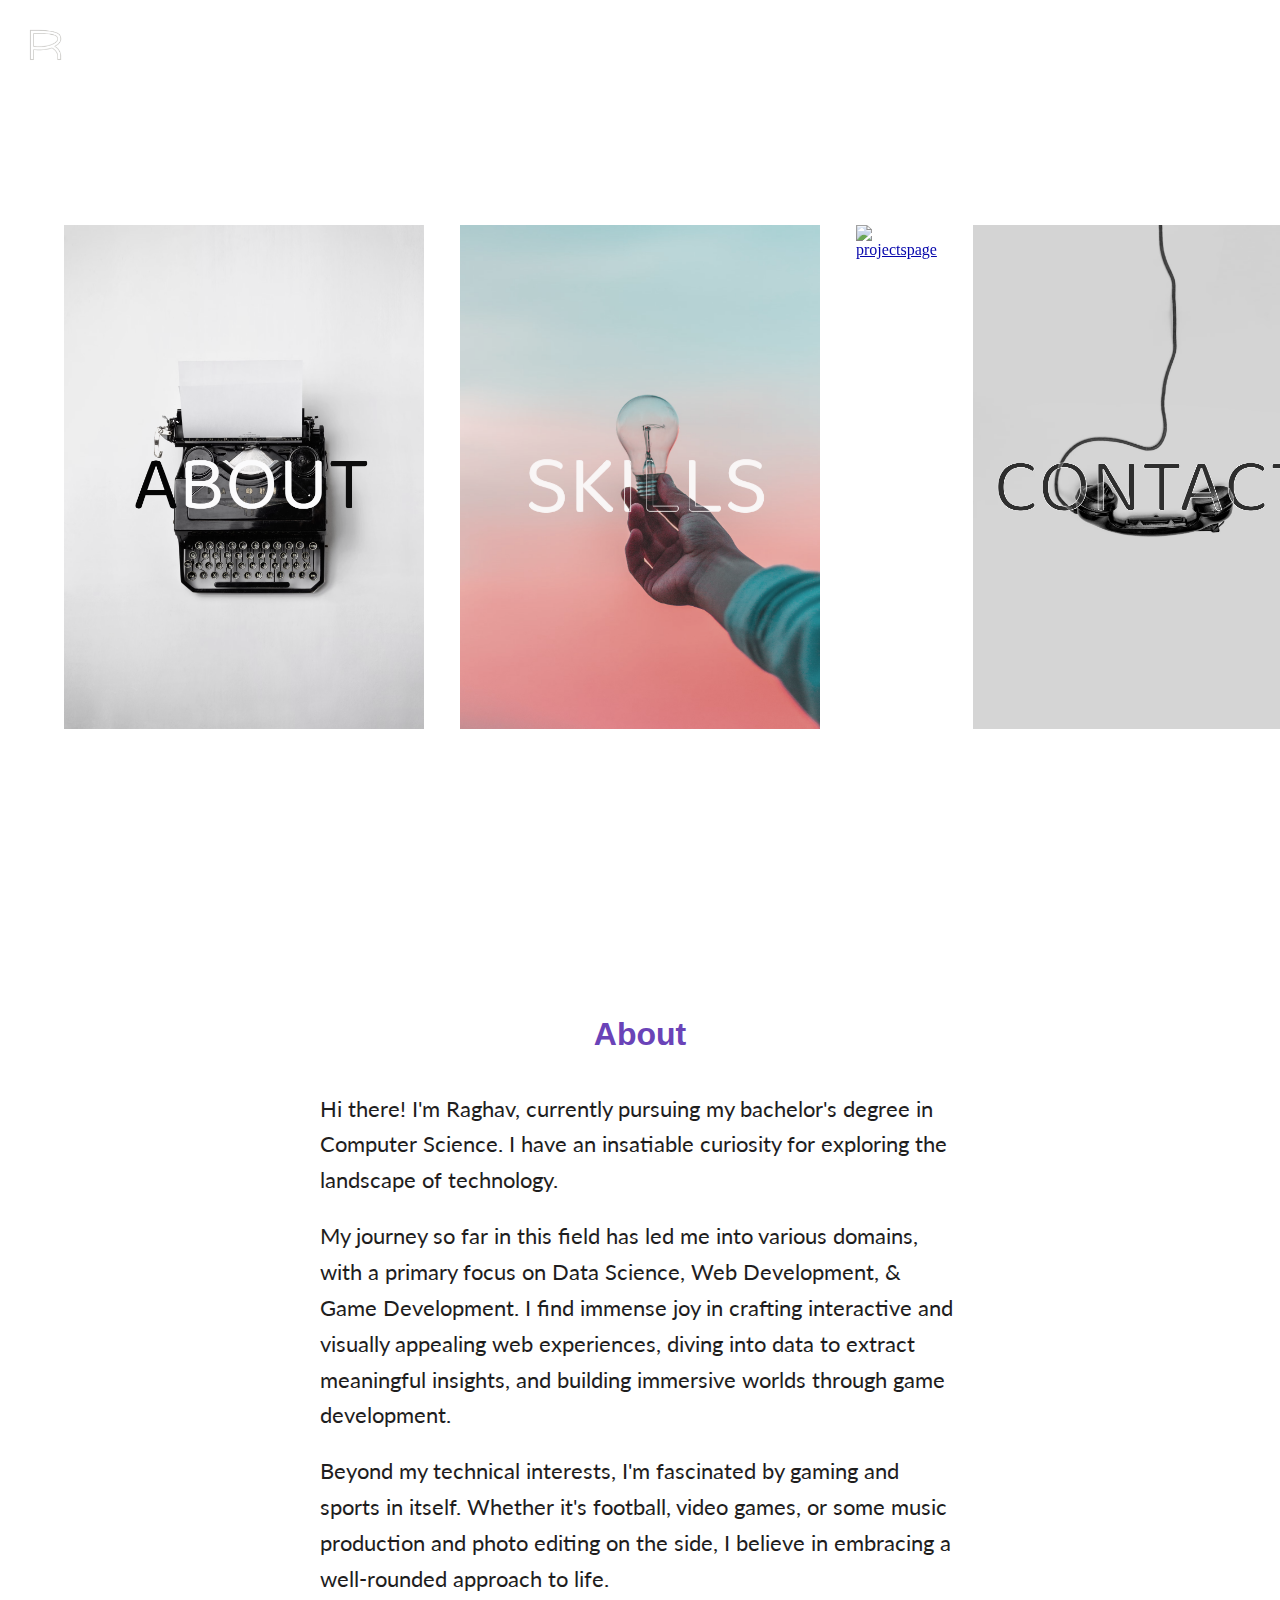
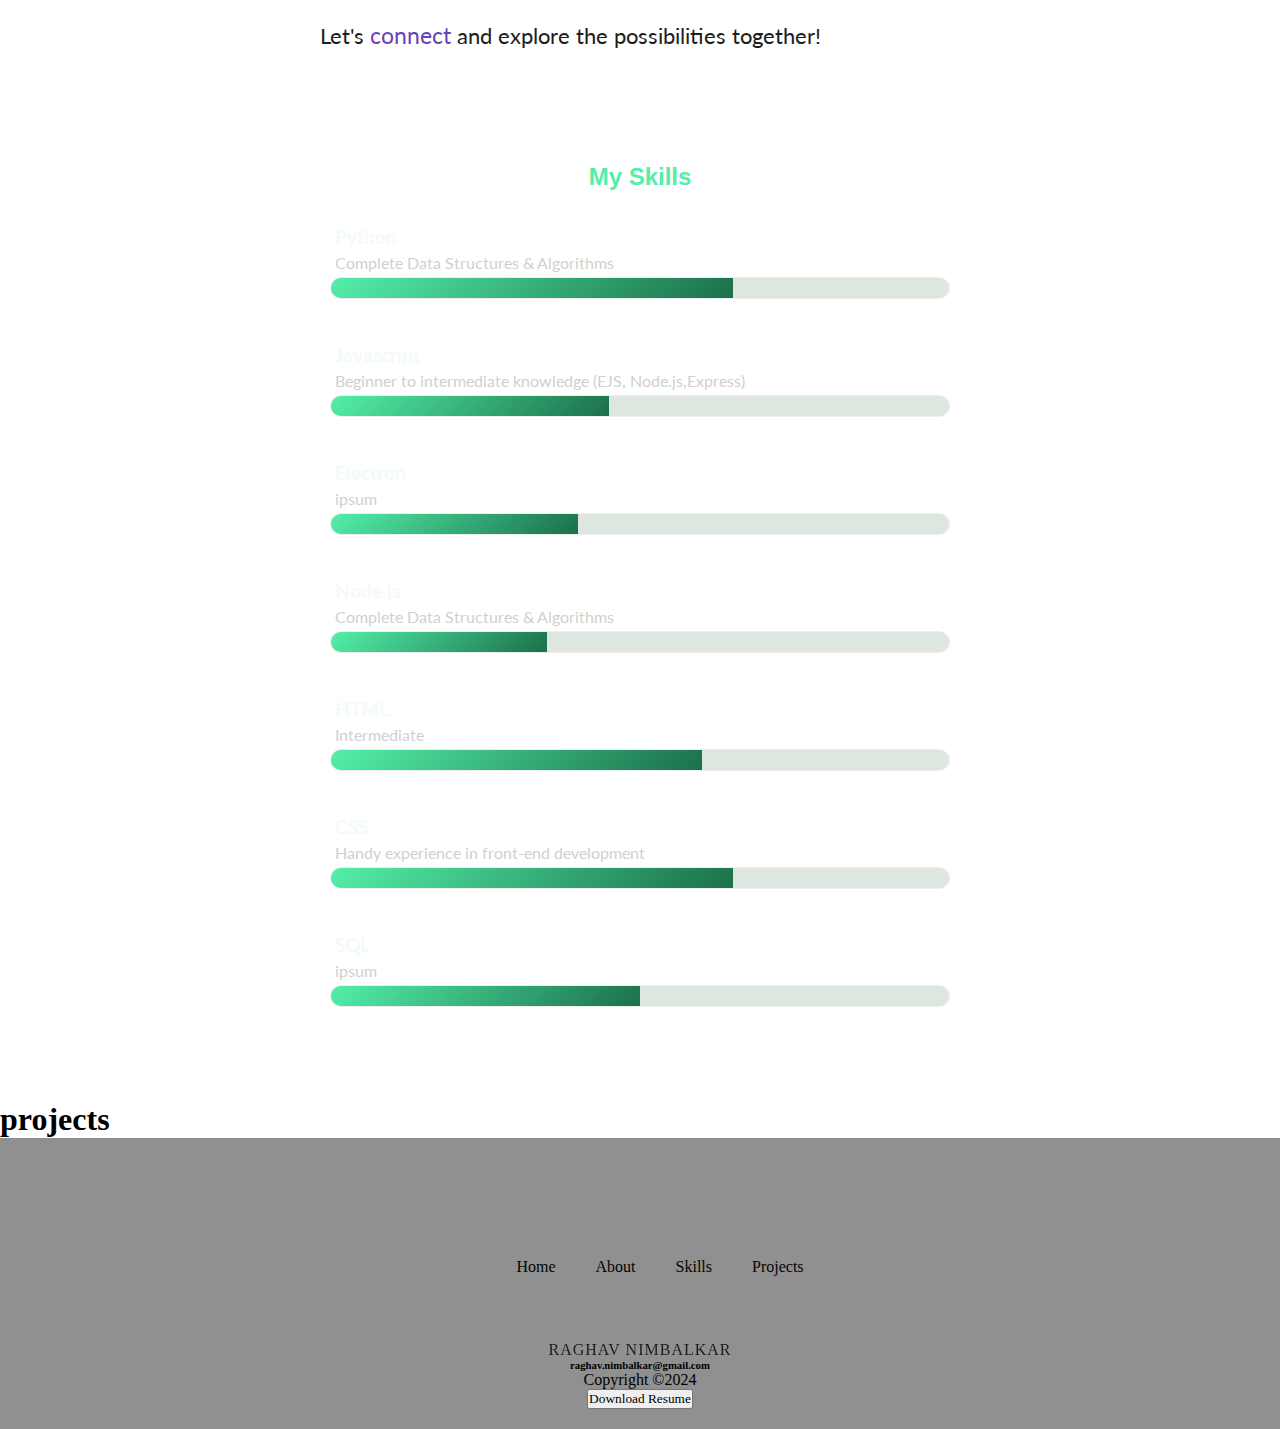
==== commit b222809f: "with different background" ====
--- a/index.html
+++ b/index.html
@@ -36,20 +36,13 @@
 
     <div class="video-back">
         <video autoplay loop muted plays-inline class="playback">
-            <source src="images/background.mp4" type="video/mp4"> 
+            <source src="images/skills-page.mp4" type="video/mp4"> 
         </video>
 
     </div>
 
 
     <section class="about-section">
-        <div id="about-scroll" class="video-background">
-            <video autoplay muted loop id="video-bg">
-              <source  src="images/about-page.mp4" type="video/mp4">
-              <!-- Add additional source tags for different video formats -->
-              Your browser does not support the video tag.
-            </video>
-        </div>
         <h2>About</h2>
         <br>
         <p>
@@ -68,13 +61,7 @@
       
 
     <section class="skills-section">
-        <div class="video-background">
-            <video autoplay muted loop id="video-bg">
-              <source  src="images/skills-page.mp4" type="video/mp4">
-              <!-- Add additional source tags for different video formats -->
-              Your browser does not support the video tag.
-            </video>
-        </div>
+
         <div id="skills-scroll" class="SKILLS-PAGE">
             <h2 id="skills-scroll">My Skills</h2>
             <li><h3>Python</h3>
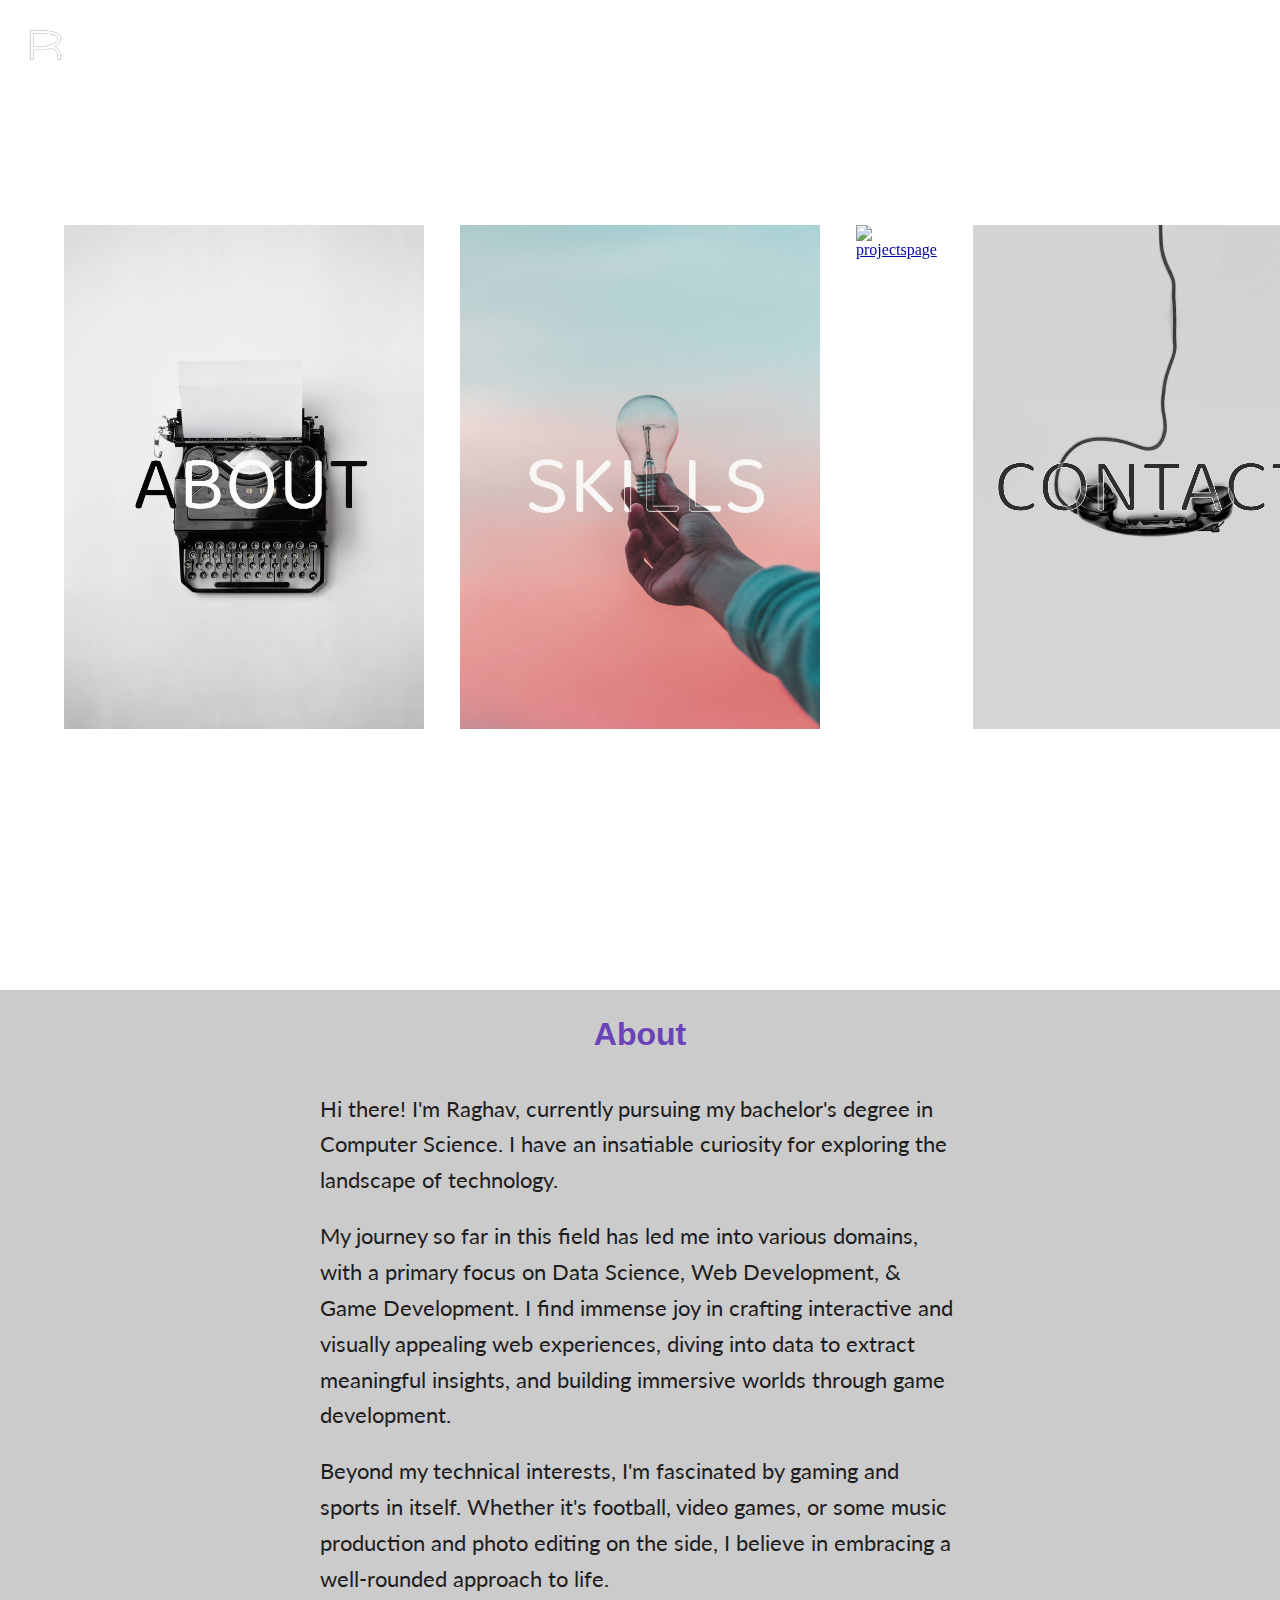
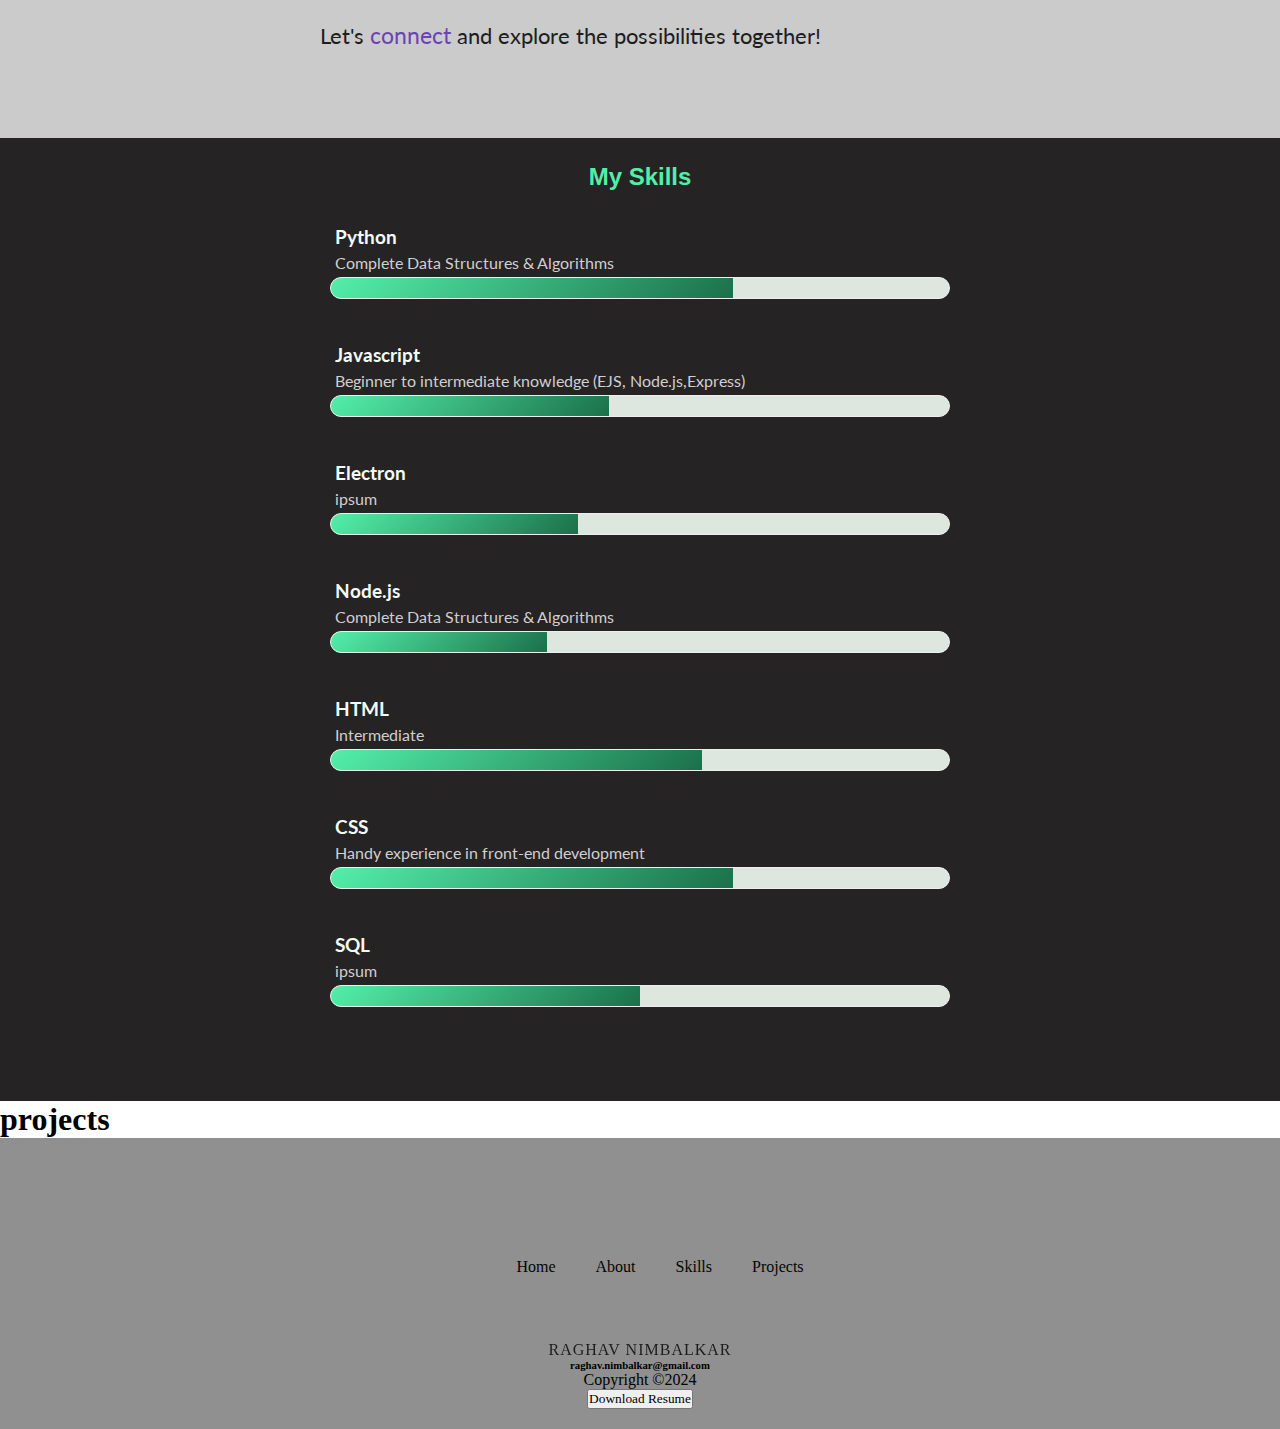
==== commit caef9d93: "changes_made" ====
--- a/index.html
+++ b/index.html
@@ -42,7 +42,7 @@
     </div>
 
 
-    <section class="about-section">
+    <section class="about-section " id="about-scroll">
         <h2>About</h2>
         <br>
         <p>
--- a/public/styles/styles.css
+++ b/public/styles/styles.css
@@ -211,6 +211,7 @@
 
 
 .about-section {
+    background-color: #cbcbcb;
     padding-top: 2%;
     padding-bottom: 5%;
     padding-left: 25%;
@@ -278,12 +279,13 @@
 }
 
 .skills-section {
+    background-color: rgb(37, 35, 35);
     font-family: 'Gill Sans', 'Gill Sans MT', Calibri, 'Trebuchet MS', sans-serif;    
     list-style:none;
     padding-top: 2%;
     padding-bottom: 5%;
     padding-left: 25%;
-    padding-right: 25%;
+    padding-right: 25%; 
     height: auto;
     position: relative;
     overflow: hidden;
